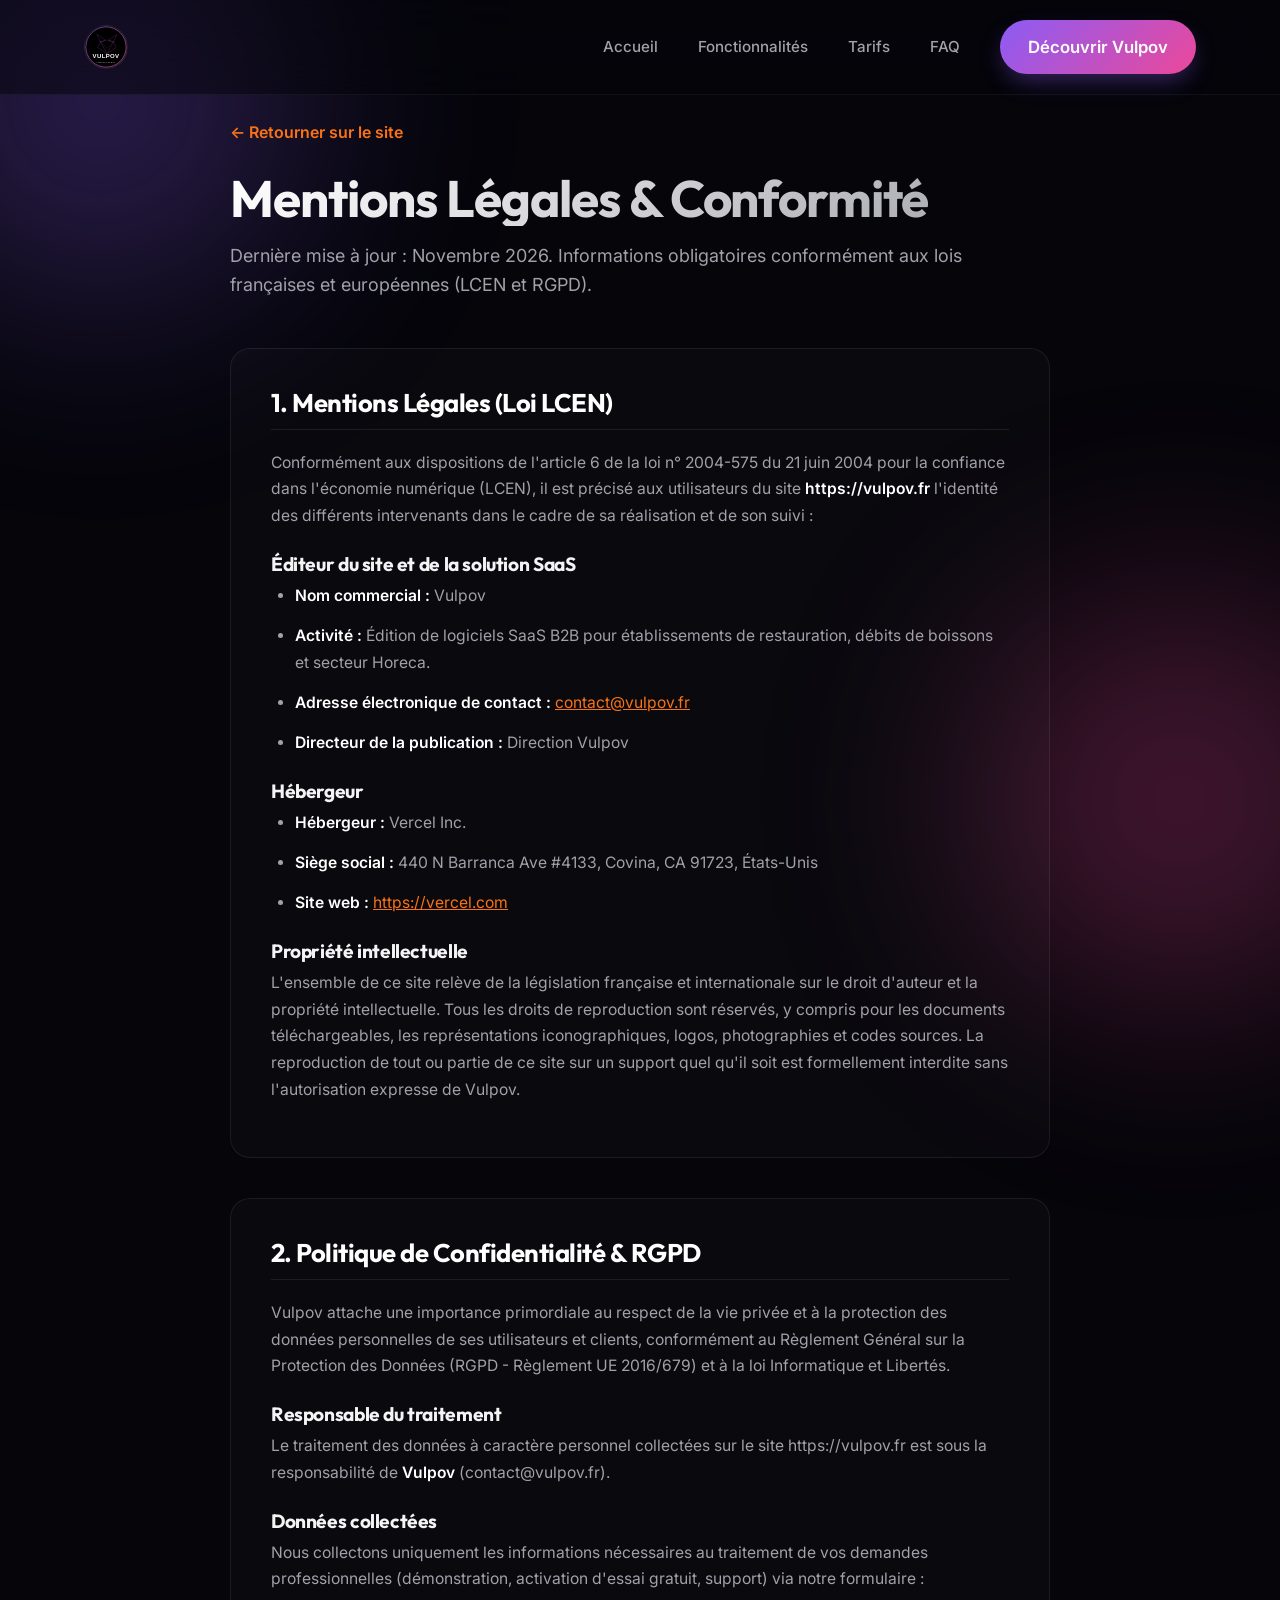
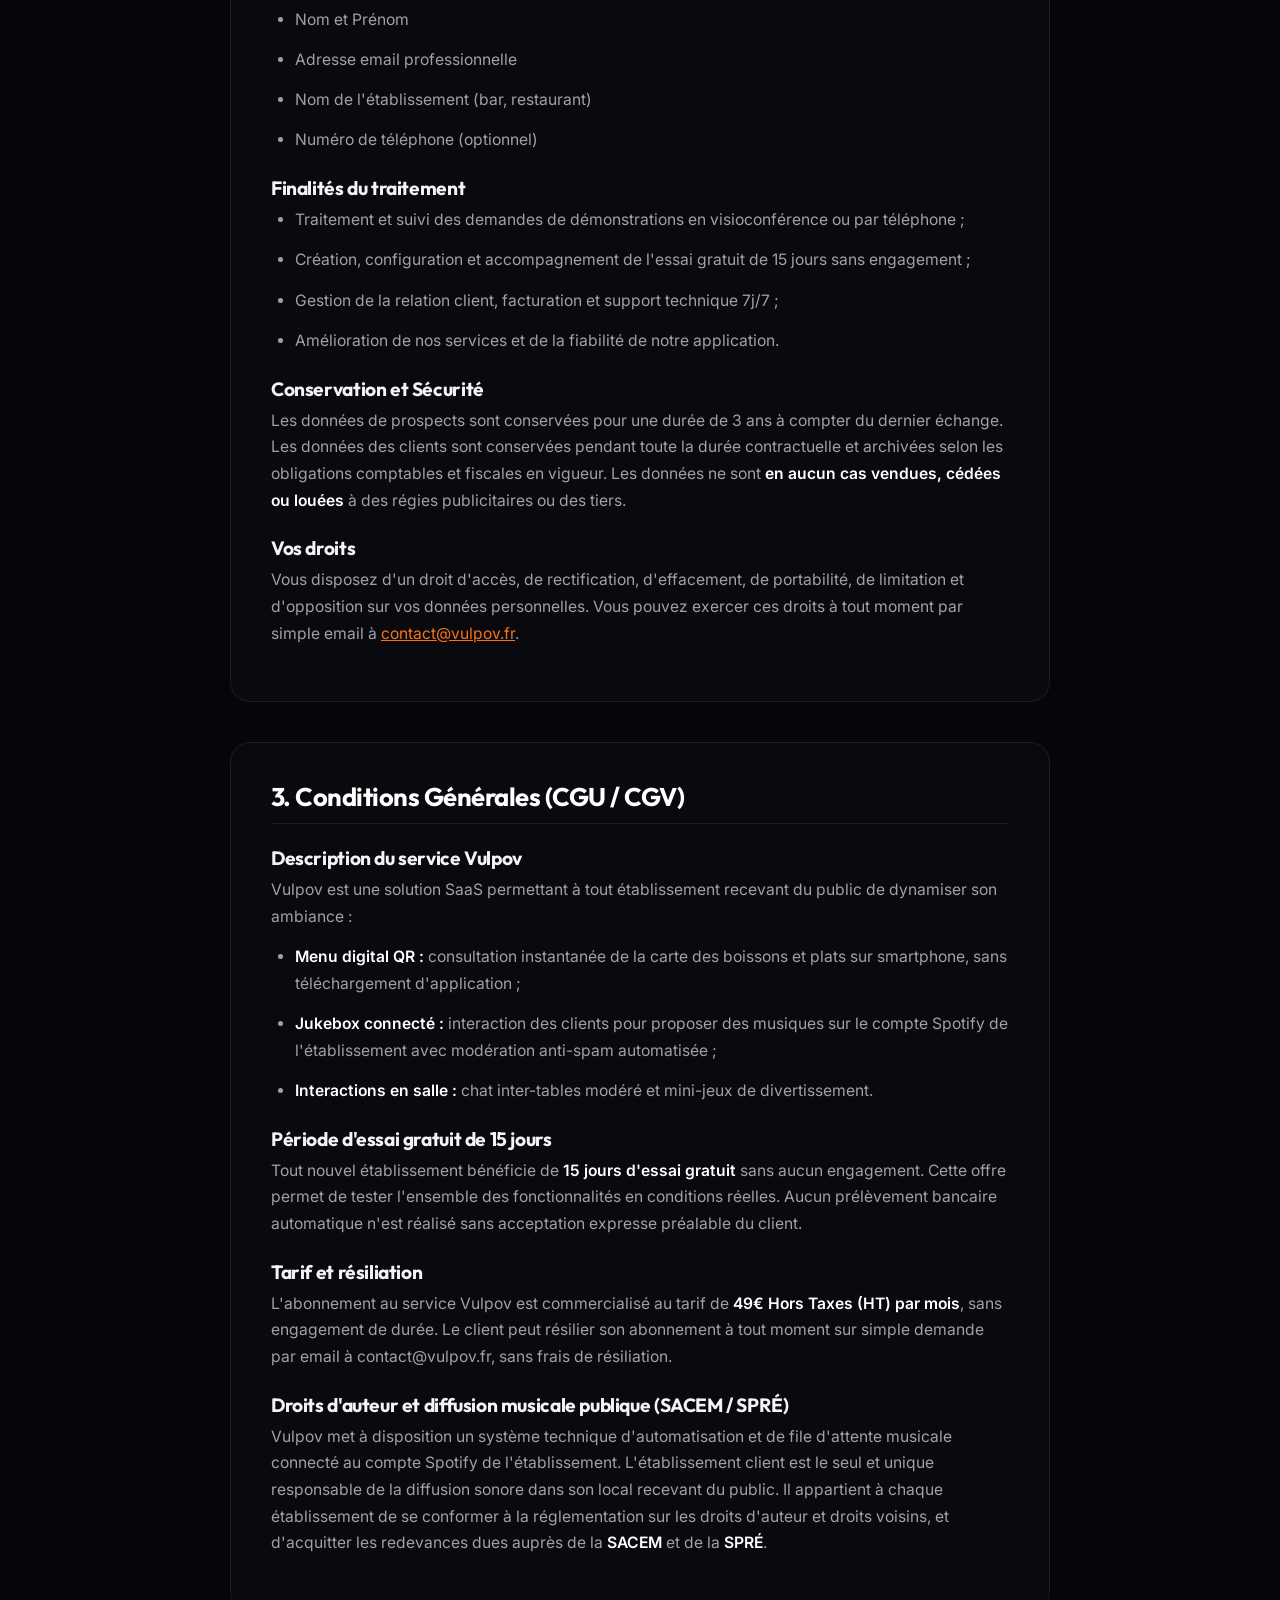
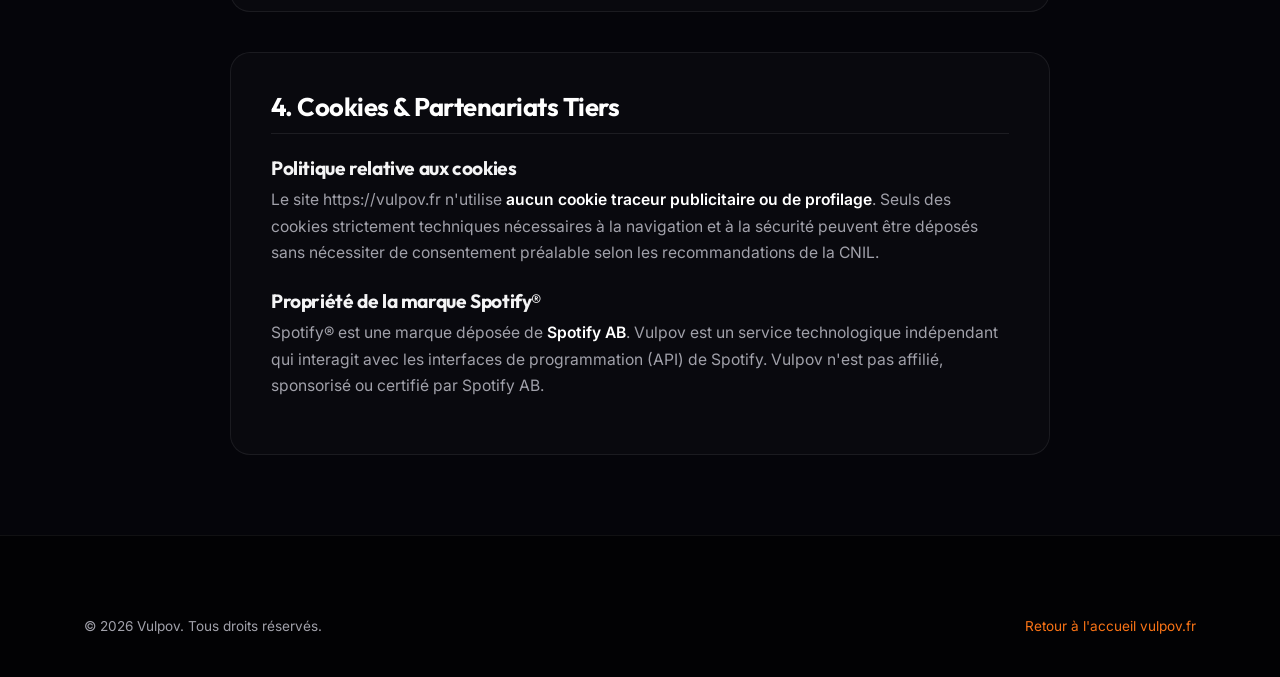
==== mentions-legales.html @ 85dd924f "Add complete legal footer, notices, RGPD, CGU/CGV and legal modal" ====
<!DOCTYPE html>
<html lang="fr">
<head>
    <meta charset="UTF-8">
    <meta name="viewport" content="width=device-width, initial-scale=1.0">
    <meta name="robots" content="index, follow">
    <title>Mentions Légales, Confidentialité (RGPD) & CGU — Vulpov</title>
    <meta name="description" content="Mentions légales, politique de confidentialité, RGPD et conditions générales du service Vulpov, logiciel SaaS d'animation et jukebox pour bars.">
    <link rel="canonical" href="https://www.vulpov.fr/mentions-legales.html">

    <!-- Favicon -->
    <link rel="icon" type="image/svg+xml" href="favicon.svg">
    <link rel="icon" type="image/png" sizes="32x32" href="favicon.png">
    <link rel="icon" type="image/png" sizes="16x16" href="favicon.png">
    <link rel="apple-touch-icon" sizes="180x180" href="apple-touch-icon.png">

    <link rel="stylesheet" href="style.css?v=21">
    <link rel="preconnect" href="https://fonts.googleapis.com">
    <link rel="preconnect" href="https://fonts.gstatic.com" crossorigin>
    <link href="https://fonts.googleapis.com/css2?family=Inter:wght@400;500;600&family=Outfit:wght@500;600;700;800&display=swap" rel="stylesheet">
    <style>
        .legal-page-container {
            max-width: 860px;
            margin: 120px auto 80px;
            padding: 0 20px;
        }
        .legal-page-header {
            margin-bottom: 3rem;
            text-align: left;
        }
        .legal-page-header h1 {
            text-align: left;
            font-size: clamp(2.2rem, 4vw, 3.2rem);
            margin-bottom: 1rem;
        }
        .legal-card {
            background: rgba(255, 255, 255, 0.02);
            border: 1px solid rgba(255, 255, 255, 0.07);
            border-radius: 20px;
            padding: 2.5rem;
            margin-bottom: 2.5rem;
            line-height: 1.7;
        }
        .legal-card h2 {
            text-align: left;
            font-size: 1.6rem;
            margin-bottom: 1.25rem;
            color: #fff;
            border-bottom: 1px solid rgba(255, 255, 255, 0.08);
            padding-bottom: 0.75rem;
        }
        .legal-card h3 {
            font-size: 1.2rem;
            margin: 1.5rem 0 0.5rem;
            color: #f4f4f5;
        }
        .legal-card p, .legal-card li {
            color: #a1a1aa;
            font-size: 0.98rem;
            margin-bottom: 0.85rem;
        }
        .legal-card ul {
            padding-left: 1.5rem;
            margin-bottom: 1rem;
        }
        .legal-card strong {
            color: #fff;
        }
        .legal-card a {
            color: var(--accent);
            text-decoration: underline;
        }
        .back-home-link {
            display: inline-flex;
            align-items: center;
            gap: 0.5rem;
            color: var(--accent);
            text-decoration: none;
            font-weight: 600;
            margin-bottom: 1.5rem;
        }
        .back-home-link:hover {
            text-decoration: underline;
        }
    </style>
</head>
<body>
    <header class="navbar scrolled">
        <div class="container">
            <a href="/" class="logo">
                <div class="logo-image circular">
                    <img src="logo.svg" alt="Vulpov - Retour à l'accueil">
                </div>
            </a>
            <nav class="nav-links">
                <a href="/">Accueil</a>
                <a href="/#features">Fonctionnalités</a>
                <a href="/#pricing">Tarifs</a>
                <a href="/#faq">FAQ</a>
                <a href="/" class="btn btn-primary">Découvrir Vulpov</a>
            </nav>
        </div>
    </header>

    <main class="legal-page-container">
        <a href="/" class="back-home-link">← Retourner sur le site</a>
        <div class="legal-page-header">
            <h1>Mentions Légales & Conformité</h1>
            <p>Dernière mise à jour : Novembre 2026. Informations obligatoires conformément aux lois françaises et européennes (LCEN et RGPD).</p>
        </div>

        <!-- Section 1 : Mentions Légales LCEN -->
        <section id="mentions" class="legal-card">
            <h2>1. Mentions Légales (Loi LCEN)</h2>
            <p>Conformément aux dispositions de l'article 6 de la loi n° 2004-575 du 21 juin 2004 pour la confiance dans l'économie numérique (LCEN), il est précisé aux utilisateurs du site <strong>https://vulpov.fr</strong> l'identité des différents intervenants dans le cadre de sa réalisation et de son suivi :</p>
            
            <h3>Éditeur du site et de la solution SaaS</h3>
            <ul>
                <li><strong>Nom commercial :</strong> Vulpov</li>
                <li><strong>Activité :</strong> Édition de logiciels SaaS B2B pour établissements de restauration, débits de boissons et secteur Horeca.</li>
                <li><strong>Adresse électronique de contact :</strong> <a href="mailto:contact@vulpov.fr">contact@vulpov.fr</a></li>
                <li><strong>Directeur de la publication :</strong> Direction Vulpov</li>
            </ul>

            <h3>Hébergeur</h3>
            <ul>
                <li><strong>Hébergeur :</strong> Vercel Inc.</li>
                <li><strong>Siège social :</strong> 440 N Barranca Ave #4133, Covina, CA 91723, États-Unis</li>
                <li><strong>Site web :</strong> <a href="https://vercel.com" target="_blank" rel="noopener">https://vercel.com</a></li>
            </ul>

            <h3>Propriété intellectuelle</h3>
            <p>L'ensemble de ce site relève de la législation française et internationale sur le droit d'auteur et la propriété intellectuelle. Tous les droits de reproduction sont réservés, y compris pour les documents téléchargeables, les représentations iconographiques, logos, photographies et codes sources. La reproduction de tout ou partie de ce site sur un support quel qu'il soit est formellement interdite sans l'autorisation expresse de Vulpov.</p>
        </section>

        <!-- Section 2 : Protection des Données Personnelles RGPD -->
        <section id="rgpd" class="legal-card">
            <h2>2. Politique de Confidentialité & RGPD</h2>
            <p>Vulpov attache une importance primordiale au respect de la vie privée et à la protection des données personnelles de ses utilisateurs et clients, conformément au Règlement Général sur la Protection des Données (RGPD - Règlement UE 2016/679) et à la loi Informatique et Libertés.</p>

            <h3>Responsable du traitement</h3>
            <p>Le traitement des données à caractère personnel collectées sur le site https://vulpov.fr est sous la responsabilité de <strong>Vulpov</strong> (contact@vulpov.fr).</p>

            <h3>Données collectées</h3>
            <p>Nous collectons uniquement les informations nécessaires au traitement de vos demandes professionnelles (démonstration, activation d'essai gratuit, support) via notre formulaire :</p>
            <ul>
                <li>Nom et Prénom</li>
                <li>Adresse email professionnelle</li>
                <li>Nom de l'établissement (bar, restaurant)</li>
                <li>Numéro de téléphone (optionnel)</li>
            </ul>

            <h3>Finalités du traitement</h3>
            <ul>
                <li>Traitement et suivi des demandes de démonstrations en visioconférence ou par téléphone ;</li>
                <li>Création, configuration et accompagnement de l'essai gratuit de 15 jours sans engagement ;</li>
                <li>Gestion de la relation client, facturation et support technique 7j/7 ;</li>
                <li>Amélioration de nos services et de la fiabilité de notre application.</li>
            </ul>

            <h3>Conservation et Sécurité</h3>
            <p>Les données de prospects sont conservées pour une durée de 3 ans à compter du dernier échange. Les données des clients sont conservées pendant toute la durée contractuelle et archivées selon les obligations comptables et fiscales en vigueur. Les données ne sont <strong>en aucun cas vendues, cédées ou louées</strong> à des régies publicitaires ou des tiers.</p>

            <h3>Vos droits</h3>
            <p>Vous disposez d'un droit d'accès, de rectification, d'effacement, de portabilité, de limitation et d'opposition sur vos données personnelles. Vous pouvez exercer ces droits à tout moment par simple email à <a href="mailto:contact@vulpov.fr">contact@vulpov.fr</a>.</p>
        </section>

        <!-- Section 3 : CGU / CGV -->
        <section id="cgu" class="legal-card">
            <h2>3. Conditions Générales (CGU / CGV)</h2>
            
            <h3>Description du service Vulpov</h3>
            <p>Vulpov est une solution SaaS permettant à tout établissement recevant du public de dynamiser son ambiance :</p>
            <ul>
                <li><strong>Menu digital QR :</strong> consultation instantanée de la carte des boissons et plats sur smartphone, sans téléchargement d'application ;</li>
                <li><strong>Jukebox connecté :</strong> interaction des clients pour proposer des musiques sur le compte Spotify de l'établissement avec modération anti-spam automatisée ;</li>
                <li><strong>Interactions en salle :</strong> chat inter-tables modéré et mini-jeux de divertissement.</li>
            </ul>

            <h3>Période d'essai gratuit de 15 jours</h3>
            <p>Tout nouvel établissement bénéficie de <strong>15 jours d'essai gratuit</strong> sans aucun engagement. Cette offre permet de tester l'ensemble des fonctionnalités en conditions réelles. Aucun prélèvement bancaire automatique n'est réalisé sans acceptation expresse préalable du client.</p>

            <h3>Tarif et résiliation</h3>
            <p>L'abonnement au service Vulpov est commercialisé au tarif de <strong>49€ Hors Taxes (HT) par mois</strong>, sans engagement de durée. Le client peut résilier son abonnement à tout moment sur simple demande par email à contact@vulpov.fr, sans frais de résiliation.</p>

            <h3>Droits d'auteur et diffusion musicale publique (SACEM / SPRÉ)</h3>
            <p>Vulpov met à disposition un système technique d'automatisation et de file d'attente musicale connecté au compte Spotify de l'établissement. L'établissement client est le seul et unique responsable de la diffusion sonore dans son local recevant du public. Il appartient à chaque établissement de se conformer à la réglementation sur les droits d'auteur et droits voisins, et d'acquitter les redevances dues auprès de la <strong>SACEM</strong> et de la <strong>SPRÉ</strong>.</p>
        </section>

        <!-- Section 4 : Cookies et Marques -->
        <section id="cookies" class="legal-card">
            <h2>4. Cookies & Partenariats Tiers</h2>

            <h3>Politique relative aux cookies</h3>
            <p>Le site https://vulpov.fr n'utilise <strong>aucun cookie traceur publicitaire ou de profilage</strong>. Seuls des cookies strictement techniques nécessaires à la navigation et à la sécurité peuvent être déposés sans nécessiter de consentement préalable selon les recommandations de la CNIL.</p>

            <h3>Propriété de la marque Spotify®</h3>
            <p>Spotify® est une marque déposée de <strong>Spotify AB</strong>. Vulpov est un service technologique indépendant qui interagit avec les interfaces de programmation (API) de Spotify. Vulpov n'est pas affilié, sponsorisé ou certifié par Spotify AB.</p>
        </section>
    </main>

    <footer class="footer">
        <div class="container">
            <div class="footer-bottom" style="border: none; padding-top: 0;">
                <p>&copy; 2026 Vulpov. Tous droits réservés.</p>
                <p><a href="/" style="color: var(--accent); text-decoration: none;">Retour à l'accueil vulpov.fr</a></p>
            </div>
        </div>
    </footer>
</body>
</html>
---- style.css ----
:root {
    --primary: #8B5CF6; /* Violet */
    --secondary: #EC4899; /* Pink */
    --accent: #F97316; /* Orange */
    --bg-dark: #05050A; /* Very deep blue/black */
    --text-primary: #FFFFFF;
    --text-secondary: #A1A1AA;
    --glass-bg: rgba(25, 25, 35, 0.4);
    --glass-border: rgba(255, 255, 255, 0.08);
    --glass-blur: blur(16px);
    --font-heading: 'Outfit', sans-serif;
    --font-body: 'Inter', sans-serif;
}

* { margin: 0; padding: 0; box-sizing: border-box; }
html { scroll-behavior: smooth; }

/* Animated Mesh Background */
body {
    background-color: var(--bg-dark);
    color: var(--text-primary);
    font-family: var(--font-body);
    line-height: 1.6;
    overflow-x: hidden;
    -webkit-font-smoothing: antialiased;
    position: relative;
}

/* Moving Aura Effect */
body::before, body::after {
    content: '';
    position: fixed;
    width: 600px;
    height: 600px;
    border-radius: 50%;
    z-index: -1;
    filter: blur(100px);
    opacity: 0.4;
    animation: float 20s infinite ease-in-out alternate;
}
body::before {
    background: radial-gradient(circle, var(--primary) 0%, transparent 70%);
    top: -200px; left: -200px;
}
body::after {
    background: radial-gradient(circle, var(--secondary) 0%, transparent 70%);
    bottom: -200px; right: -200px;
    animation-delay: -10s;
}

@keyframes float {
    0% { transform: translate(0, 0) scale(1); }
    50% { transform: translate(100px, 50px) scale(1.2); }
    100% { transform: translate(-50px, 100px) scale(0.9); }
}

.container {
    width: 90%;
    max-width: 1200px;
    margin: 0 auto;
    padding: 0 20px;
    position: relative;
    z-index: 1;
}

/* Typography */
h1, h2, h3, h4 { font-family: var(--font-heading); font-weight: 700; line-height: 1.1; letter-spacing: -0.02em; }
h1 { 
    font-size: clamp(3rem, 6vw, 4.5rem); 
    margin-bottom: 1.5rem; 
    color: #fff;
    background: linear-gradient(135deg, #FFF 0%, #A1A1AA 100%);
    -webkit-background-clip: text;
    -webkit-text-fill-color: transparent;
    text-align: center;
}
h2 { font-size: clamp(2.5rem, 5vw, 3.5rem); margin-bottom: 1.5rem; text-align: center; }
h3 { font-size: 1.5rem; margin-bottom: 0.5rem; color: #fff; }
p { color: var(--text-secondary); font-size: 1.125rem; margin-bottom: 1.5rem; }

strong { color: #fff; font-weight: 600; }
em { color: var(--text-secondary); font-style: italic; }

/* Buttons */
.btn {
    display: inline-flex; align-items: center; justify-content: center;
    padding: 0.85rem 1.75rem; border-radius: 99px;
    font-weight: 600; text-decoration: none;
    transition: all 0.3s cubic-bezier(0.4, 0, 0.2, 1);
    cursor: pointer; font-family: var(--font-body); font-size: 1.05rem;
    border: none; position: relative; overflow: hidden;
}
.btn-primary {
    background: linear-gradient(135deg, var(--primary), var(--secondary));
    color: white;
    box-shadow: 0 10px 25px -5px rgba(139, 92, 246, 0.4);
}
.btn-primary::after {
    content: ''; position: absolute; top: 0; left: 0; right: 0; bottom: 0;
    background: linear-gradient(135deg, rgba(255,255,255,0.2), transparent);
    opacity: 0; transition: opacity 0.3s;
}
.btn-primary:hover { transform: translateY(-3px); box-shadow: 0 15px 35px -5px rgba(236, 72, 153, 0.5); }
.btn-primary:hover::after { opacity: 1; }

.btn-secondary {
    background: var(--glass-bg);
    backdrop-filter: var(--glass-blur);
    border: 1px solid var(--glass-border);
    color: white;
}
.btn-secondary:hover { background: rgba(255,255,255,0.1); border-color: rgba(255,255,255,0.2); }
.btn-lg { padding: 1.1rem 2.5rem; font-size: 1.15rem; }
.btn-xl { padding: 1.25rem 3rem; font-size: 1.25rem; width: 100%; max-width: 350px; }

/* Navbar */
.navbar {
    position: fixed; top: 0; left: 0; right: 0; z-index: 1000;
    padding: 1.25rem 0;
    background: rgba(5, 5, 10, 0.5);
    backdrop-filter: blur(20px);
    border-bottom: 1px solid rgba(255,255,255,0.05);
    transition: all 0.3s;
}
.navbar .container { display: flex; justify-content: space-between; align-items: center; }
.logo {
    display: flex; align-items: center; gap: 0.75rem;
    font-family: var(--font-heading); font-weight: 800; font-size: 1.5rem;
    color: white; text-decoration: none; letter-spacing: -0.02em;
}
.logo-image {
    width: 44px; height: 44px; border-radius: 50%; overflow: hidden;
    display: flex; align-items: center; justify-content: center;
    background: linear-gradient(135deg, var(--bg-dark), #1A1A24);
    border: 1px solid var(--glass-border);
}
.logo-image img { width: 100%; height: 100%; object-fit: contain; }
.nav-links { display: flex; align-items: center; gap: 2.5rem; }
.nav-links a:not(.btn) {
    color: var(--text-secondary); text-decoration: none;
    font-size: 0.95rem; font-weight: 500; transition: color 0.2s;
}
.nav-links a:not(.btn):hover { color: white; }

/* Hero Section */
.hero {
    padding: 11rem 0 6rem;
    position: relative;
}
.hero-wrapper {
    display: flex; flex-direction: column; align-items: center; gap: 4rem;
}
.hero-content { text-align: center; max-width: 900px; margin: 0 auto; position: relative; z-index: 2; display: flex; flex-direction: column; align-items: center; }
.hero-actions {
    display: flex; flex-direction: column; align-items: center; gap: 1rem;
    margin-top: 2.5rem;
}
.urgency-text { font-size: 0.9rem !important; color: var(--text-secondary) !important; margin: 0; }

/* Trust Banner */
.trust-banner {
    display: flex; flex-wrap: wrap; gap: 1.5rem; justify-content: center;
    margin-top: 3rem; padding-top: 2rem;
    border-top: 1px solid rgba(255,255,255,0.05);
}
.trust-item {
    display: flex; align-items: center; gap: 0.5rem;
    font-size: 0.9rem; font-weight: 500; color: var(--text-secondary);
}
.trust-icon { color: var(--primary); font-size: 1.1rem; }

/* Device Mockups (Glassmorphism & Depth) */
.hero-product-visuals {
    position: relative; width: 100%; height: 550px;
    display: flex; justify-content: center; align-items: center;
    perspective: 1000px;
}
.device-mockup {
    background: rgba(20, 20, 30, 0.7);
    backdrop-filter: blur(24px);
    border: 1px solid rgba(255,255,255,0.1);
    box-shadow: 0 30px 60px rgba(0,0,0,0.5), inset 0 1px 0 rgba(255,255,255,0.2);
    position: absolute;
    transform-style: preserve-3d;
}
.phone {
    width: 270px; height: 560px; z-index: 3; right: 0; top: 0;
    border-radius: 36px; padding: 10px;
    transform: rotateY(-15deg) rotateX(5deg) translateY(20px);
    transition: transform 0.5s ease;
}
.phone:hover { transform: rotateY(0deg) rotateX(0deg) translateY(0px) scale(1.05); }
.tablet {
    width: 500px; height: 340px; z-index: 1; left: -20px; top: 60px;
    border-radius: 20px; padding: 12px;
    transform: rotateY(15deg) rotateX(5deg);
}
.device-screen {
    width: 100%; height: 100%;
    background: #000;
    border-radius: 26px; overflow: hidden;
    display: flex; flex-direction: column;
}
.tablet .device-screen { border-radius: 12px; }

/* Internal UI Mockup */
.app-header, .dash-header {
    padding: 1.25rem; border-bottom: 1px solid rgba(255,255,255,0.05);
    font-family: var(--font-heading); font-weight: 600; font-size: 0.9rem;
    background: rgba(255,255,255,0.02);
    display: flex; justify-content: space-between; align-items: center;
}
.app-body, .dash-body {
    padding: 1.25rem; flex: 1; background: #0A0A0E;
}
.menu-item {
    background: rgba(255,255,255,0.03);
    border: 1px solid rgba(255,255,255,0.05);
    border-radius: 12px;
    padding: 1rem; margin-bottom: 1rem;
    display: flex; justify-content: space-between; align-items: center;
}
.item-title { font-size: 0.9rem; font-weight: 500; }
.item-price { font-family: var(--font-heading); color: var(--primary); font-size: 0.9rem; }
.app-footer {
    padding: 1rem; border-top: 1px solid rgba(255,255,255,0.05);
    display: flex; justify-content: space-around;
    background: rgba(255,255,255,0.02);
}
.app-footer-icon { text-align: center; font-size: 0.7rem; font-weight: 600; letter-spacing: 0.05em; color: var(--text-secondary); }
.app-footer-icon.active { color: var(--primary); }

/* Features - Glass Bento */
.features { padding: 8rem 0; position: relative; z-index: 2; }
.section-header { text-align: center; margin-bottom: 4rem; }
.section-header p { margin: 0 auto; max-width: 600px; }
.features-grid {
    display: grid; grid-template-columns: repeat(12, 1fr); gap: 1.5rem;
}
.feature-card {
    background: var(--glass-bg);
    backdrop-filter: var(--glass-blur);
    border: 1px solid var(--glass-border);
    border-radius: 24px;
    padding: 2.5rem;
    transition: all 0.4s cubic-bezier(0.16, 1, 0.3, 1);
    grid-column: span 12;
    display: flex; flex-direction: column;
    box-shadow: 0 10px 30px rgba(0,0,0,0.2);
}
@media (min-width: 768px) {
    .feature-card:nth-child(1) { grid-column: span 7; }
    .feature-card:nth-child(2) { grid-column: span 5; }
    .feature-card:nth-child(3), .feature-card:nth-child(4), .feature-card:nth-child(5) { grid-column: span 4; }
    .feature-card:nth-child(6) { grid-column: span 12; }
}
.feature-card:hover {
    transform: translateY(-5px);
    border-color: rgba(139, 92, 246, 0.5);
    box-shadow: 0 10px 30px rgba(139, 92, 246, 0.25);
    background: rgba(30, 30, 45, 0.7);
}
.feature-card .icon {
    font-size: 1.5rem; margin-bottom: 1.5rem; color: var(--text-primary);
    width: 48px; height: 48px; display: flex; align-items: center; justify-content: center;
    border-radius: 12px;
    background: linear-gradient(135deg, rgba(139,92,246,0.2), rgba(236,72,153,0.2));
    border: 1px solid rgba(255,255,255,0.1);
    font-family: var(--font-heading); font-weight: 700;
}
.feature-card h3 { font-size: 1.4rem; margin-bottom: 0.75rem; }
.feature-card p { font-size: 1rem; margin-bottom: 0; line-height: 1.5; }

/* Pricing */
.pricing { padding: 8rem 0; position: relative; z-index: 2; }
.pricing-wrapper {
    display: grid; grid-template-columns: 1fr; gap: 4rem; align-items: center;
    max-width: 1000px; margin: 0 auto;
}
@media (min-width: 1024px) { .pricing-wrapper { grid-template-columns: 1fr 1fr; } }
.pricing-content h2 { text-align: left; }
.pricing-card {
    background: linear-gradient(180deg, rgba(30,30,45,0.6) 0%, rgba(15,15,20,0.8) 100%);
    backdrop-filter: var(--glass-blur);
    border: 1px solid var(--glass-border);
    padding: 3.5rem; border-radius: 32px;
    box-shadow: 0 10px 30px rgba(0,0,0,0.2);
    position: relative; overflow: hidden;
    max-width: 625px;
    margin: 0 auto;
    transition: all 0.3s ease;
}
.pricing-card:hover {
    box-shadow: 0 15px 45px rgba(249, 115, 22, 0.2);
    transform: translateY(-5px);
    border-color: rgba(249, 115, 22, 0.3);
}
.pricing-card::before {
    content: ''; position: absolute; top: 0; left: 0; right: 0; height: 2px;
    background: linear-gradient(90deg, var(--primary), var(--secondary));
}
.badge {
    display: inline-flex;
    align-items: center;
    background: rgba(249, 115, 22, 0.12);
    border: 1px solid rgba(249, 115, 22, 0.35);
    color: var(--accent);
    padding: 0.35rem 0.85rem;
    border-radius: 99px;
    font-size: 0.85rem;
    font-weight: 600;
    margin-bottom: 1.25rem;
    letter-spacing: 0.02em;
}
.pricing-header { margin-bottom: 2rem; padding-bottom: 2rem; border-bottom: 1px solid rgba(255,255,255,0.05); }
.pricing-header h2 { font-size: 3.2rem; margin-bottom: 0.5rem; text-align: left; color: white; }
.pricing-body ul { list-style: none; margin-bottom: 2.5rem; }
.pricing-body li { 
    padding: 0.85rem 0; font-size: 0.95rem; border-bottom: 1px solid rgba(255,255,255,0.05);
    color: var(--text-primary); display: flex; align-items: center; font-weight: 500;
}
.pricing-body li::before {
    content: '✦'; color: var(--secondary); margin-right: 1rem; font-size: 1.2rem;
}

/* FAQ */
.faq-section { padding: 8rem 0; position: relative; z-index: 2; }
.faq-list { max-width: 800px; margin: 0 auto; }
.faq-accordion {
    border-bottom: 1px solid rgba(255,255,255,0.05);
    background: rgba(255,255,255,0.02);
    border-radius: 16px; margin-bottom: 1rem;
    transition: background 0.3s;
}
.faq-accordion:hover { background: rgba(255,255,255,0.04); }
.faq-question {
    width: 100%; text-align: left; padding: 1.5rem 2rem;
    background: transparent; border: none; color: white;
    font-size: 1.2rem; font-family: var(--font-heading); font-weight: 500;
    cursor: pointer; display: flex; justify-content: space-between; align-items: center;
}
.faq-icon {
    width: 32px; height: 32px; border-radius: 50%;
    background: rgba(255,255,255,0.05);
    display: flex; align-items: center; justify-content: center;
    font-size: 1.2rem; transition: all 0.3s;
}
.faq-answer { max-height: 0; overflow: hidden; transition: max-height 0.4s ease; }
.faq-answer p { padding: 0 2rem 1.5rem; font-size: 1.05rem; margin: 0; }
.faq-accordion.active .faq-icon { background: var(--primary); transform: rotate(45deg); color: white; }
.faq-accordion.active .faq-answer { max-height: 400px; }

/* Footer */
.footer {
    padding: 5rem 0 2.5rem;
    border-top: 1px solid rgba(255,255,255,0.06);
    background: #020204;
    position: relative;
    z-index: 2;
}
.footer-grid {
    display: grid;
    grid-template-columns: 2fr 1fr 1.3fr 1.1fr;
    gap: 3rem;
    margin-bottom: 3.5rem;
}
@media (max-width: 992px) {
    .footer-grid {
        grid-template-columns: 1fr 1fr;
        gap: 2.5rem;
    }
}
@media (max-width: 576px) {
    .footer-grid {
        grid-template-columns: 1fr;
        gap: 2rem;
    }
}
.footer-brand .logo {
    font-size: 1.5rem;
    margin-bottom: 1rem;
    display: inline-block;
}
.footer-desc {
    color: var(--text-secondary);
    font-size: 0.95rem;
    line-height: 1.6;
    margin-bottom: 1.25rem;
    max-width: 340px;
}
.footer-badge {
    display: inline-flex;
    align-items: center;
    background: rgba(249, 115, 22, 0.1);
    border: 1px solid rgba(249, 115, 22, 0.3);
    color: var(--accent);
    padding: 0.35rem 0.85rem;
    border-radius: 99px;
    font-size: 0.8rem;
    font-weight: 600;
}
.footer-title {
    font-size: 0.95rem;
    font-family: var(--font-heading);
    color: white;
    margin-bottom: 1.25rem;
    letter-spacing: 0.03em;
    text-transform: uppercase;
}
.footer-nav {
    list-style: none;
    padding: 0;
    margin: 0;
    display: flex;
    flex-direction: column;
    gap: 0.75rem;
}
.footer-nav li {
    padding: 0;
    margin: 0;
    font-size: 0.9rem;
}
.footer-nav a {
    color: var(--text-secondary);
    text-decoration: none;
    transition: color 0.2s ease;
}
.footer-nav a:hover {
    color: white;
}
.footer-link-btn {
    background: none;
    border: none;
    padding: 0;
    color: var(--accent);
    font-family: inherit;
    font-size: 0.9rem;
    font-weight: 600;
    cursor: pointer;
    text-align: left;
    transition: opacity 0.2s ease;
}
.footer-link-btn:hover {
    opacity: 0.85;
    text-decoration: underline;
}
.footer-text {
    color: var(--text-secondary);
    font-size: 0.9rem;
}

/* Legal Mandatory Notice Box */
.footer-legal-notice {
    background: rgba(255, 255, 255, 0.02);
    border: 1px solid rgba(255, 255, 255, 0.05);
    border-radius: 16px;
    padding: 1.5rem 1.75rem;
    margin-bottom: 2.5rem;
    display: flex;
    flex-direction: column;
    gap: 0.85rem;
}
.footer-legal-item {
    font-size: 0.82rem;
    color: rgba(161, 161, 170, 0.8);
    line-height: 1.55;
}
.footer-legal-item strong {
    color: #e4e4e7;
    font-weight: 600;
}
.footer-legal-item a {
    color: var(--accent);
    text-decoration: underline;
}

.footer-bottom {
    border-top: 1px solid rgba(255,255,255,0.05);
    padding-top: 2rem;
    display: flex;
    justify-content: space-between;
    align-items: center;
    flex-wrap: wrap;
    gap: 1rem;
    color: var(--text-secondary);
    font-size: 0.85rem;
}
@media (max-width: 576px) {
    .footer-bottom {
        flex-direction: column;
        text-align: center;
    }
}
.footer-bottom p {
    margin: 0;
    font-size: 0.85rem;
}

/* Legal Modal */
.modal-content.legal-modal-content {
    max-width: 800px;
    padding: 2.25rem 2.5rem;
    max-height: 90vh;
}
.legal-modal-header {
    border-bottom: 1px solid rgba(255, 255, 255, 0.08);
    padding-bottom: 1rem;
    margin-bottom: 1.25rem;
}
.legal-modal-header h2 {
    font-size: 1.75rem;
    text-align: left;
    margin-bottom: 0.25rem;
}
.legal-modal-header p {
    font-size: 0.85rem;
    margin: 0;
    color: var(--text-muted);
}
.legal-tabs {
    display: flex;
    gap: 0.5rem;
    border-bottom: 1px solid rgba(255, 255, 255, 0.08);
    margin-bottom: 1.75rem;
    overflow-x: auto;
    padding-bottom: 0.5rem;
    scrollbar-width: thin;
}
.legal-tab-btn {
    background: transparent;
    border: 1px solid rgba(255, 255, 255, 0.1);
    color: var(--text-secondary);
    padding: 0.5rem 1rem;
    border-radius: 8px;
    cursor: pointer;
    font-family: inherit;
    font-size: 0.85rem;
    white-space: nowrap;
    transition: all 0.2s ease;
}
.legal-tab-btn:hover {
    color: white;
    background: rgba(255, 255, 255, 0.05);
}
.legal-tab-btn.active {
    background: rgba(249, 115, 22, 0.15);
    border-color: var(--accent);
    color: white;
    font-weight: 600;
}
.legal-tab-content {
    display: none;
    line-height: 1.7;
    font-size: 0.95rem;
}
.legal-tab-content.active {
    display: block;
}
.legal-tab-content h3 {
    font-size: 1.25rem;
    margin: 1.5rem 0 0.5rem;
    color: white;
}
.legal-tab-content h3:first-child {
    margin-top: 0;
}
.legal-tab-content p, .legal-tab-content li {
    color: #a1a1aa;
    font-size: 0.92rem;
    margin-bottom: 0.75rem;
}
.legal-tab-content ul {
    padding-left: 1.25rem;
    margin-bottom: 1rem;
}
.legal-tab-content strong {
    color: #f4f4f5;
}

/* Modal */
.modal { display: none; position: fixed; z-index: 2000; left: 0; top: 0; width: 100%; height: 100%; background-color: rgba(0,0,0, 0.8); backdrop-filter: blur(10px); opacity: 0; transition: opacity 0.3s; }
.modal.show { display: flex; align-items: center; justify-content: center; opacity: 1; }
.modal-content { background: #0A0A0F; border: 1px solid rgba(255,255,255,0.1); padding: 1.5rem 2rem; width: 90%; max-width: 500px; position: relative; border-radius: 20px; box-shadow: 0 25px 50px rgba(0,0,0,0.5); max-height: 95vh; overflow-y: auto; }
.close-modal { position: absolute; top: 1rem; right: 1.5rem; font-size: 2rem; color: var(--text-secondary); cursor: pointer; }
.close-modal:hover { color: white; }
.form-group { margin-bottom: 0.75rem; }
.form-group label { display: block; margin-bottom: 0.25rem; font-size: 0.8rem; color: var(--text-secondary); font-weight: 500; }
.form-group input { width: 100%; padding: 0.6rem; background: rgba(255,255,255,0.03); border: 1px solid rgba(255,255,255,0.1); border-radius: 12px; color: white; font-family: inherit; font-size: 1rem; transition: border-color 0.3s; }
.form-group input:focus { outline: none; border-color: var(--primary); background: rgba(255,255,255,0.05); }
.form-submit-wrapper { margin-top: 2rem; }
.form-message { margin-top: 1.5rem; padding: 1rem; border-radius: 12px; font-size: 0.9rem; }
.form-message.success { background: rgba(34, 197, 94, 0.1); color: #22C55E; border: 1px solid rgba(34, 197, 94, 0.2); }
.form-message.error { background: rgba(239, 68, 68, 0.1); color: #EF4444; border: 1px solid rgba(239, 68, 68, 0.2); }

/* Utility */
.reveal { opacity: 0; transform: translateY(30px); transition: all 0.8s cubic-bezier(0.16, 1, 0.3, 1); }
.reveal.visible { opacity: 1; transform: translateY(0); }

@media (max-width: 768px) {
    .hero-product-visuals { 
        display: flex;
        flex-direction: column;
        align-items: center;
        height: auto;
        gap: 3rem;
        perspective: none;
        margin-top: 3rem;
        margin-bottom: 2rem;
    }
    .device-mockup {
        position: relative;
        left: auto !important; right: auto !important; top: auto !important;
        transform: none !important;
    }
    .tablet {
        width: 100%;
        max-width: 500px;
        aspect-ratio: 500 / 340;
        height: auto;
        padding: 8px;
        margin: 0;
    }
    .phone {
        width: 260px;
        height: 540px;
        margin: 0;
    }
}
@media (max-width: 768px) {
    .mobile-menu-toggle { display: block; width: 24px; height: 20px; position: relative; background: transparent; border: none; cursor: pointer; }
    .mobile-menu-toggle span { display: block; width: 100%; height: 2px; background: white; position: absolute; transition: 0.3s; }
    .mobile-menu-toggle span:first-child { top: 4px; }
    .mobile-menu-toggle span:last-child { bottom: 4px; }
    .nav-links { display: none; }
}

.roi-card {
    background: rgba(255,255,255,0.02);
    border: 1px solid rgba(255,255,255,0.05);
    border-radius: 16px;
    padding: 2rem;
    transition: all 0.3s ease;
}
.roi-card:hover {
    transform: translateY(-5px);
    background: rgba(255,255,255,0.04);
    box-shadow: 0 10px 30px rgba(255,255,255,0.05);
    border-color: rgba(255,255,255,0.1);
}

/* Glow effect for cards */
.glow-card {
    position: relative;
    overflow: hidden;
}
.glow-card::before {
    content: '';
    position: absolute;
    top: var(--mouse-y, 50%);
    left: var(--mouse-x, 50%);
    width: 600px;
    height: 600px;
    background: radial-gradient(circle, rgba(255, 255, 255, 0.08) 0%, transparent 50%);
    transform: translate(-50%, -50%);
    transition: opacity 0.3s;
    opacity: 0;
    pointer-events: none;
    z-index: 0;
}
.glow-card:hover::before {
    opacity: 1;
}
.glow-card > * {
    position: relative;
    z-index: 1;
}

/* Make features glow purple and pricing glow orange */
.feature-card.glow-card::before {
    background: radial-gradient(circle, rgba(139, 92, 246, 0.15) 0%, transparent 50%);
}
.pricing-card.glow-card::before {
    background: radial-gradient(circle, rgba(249, 115, 22, 0.15) 0%, transparent 50%);
}
.roi-card.glow-card::before {
    background: radial-gradient(circle, rgba(255, 255, 255, 0.1) 0%, transparent 50%);
}
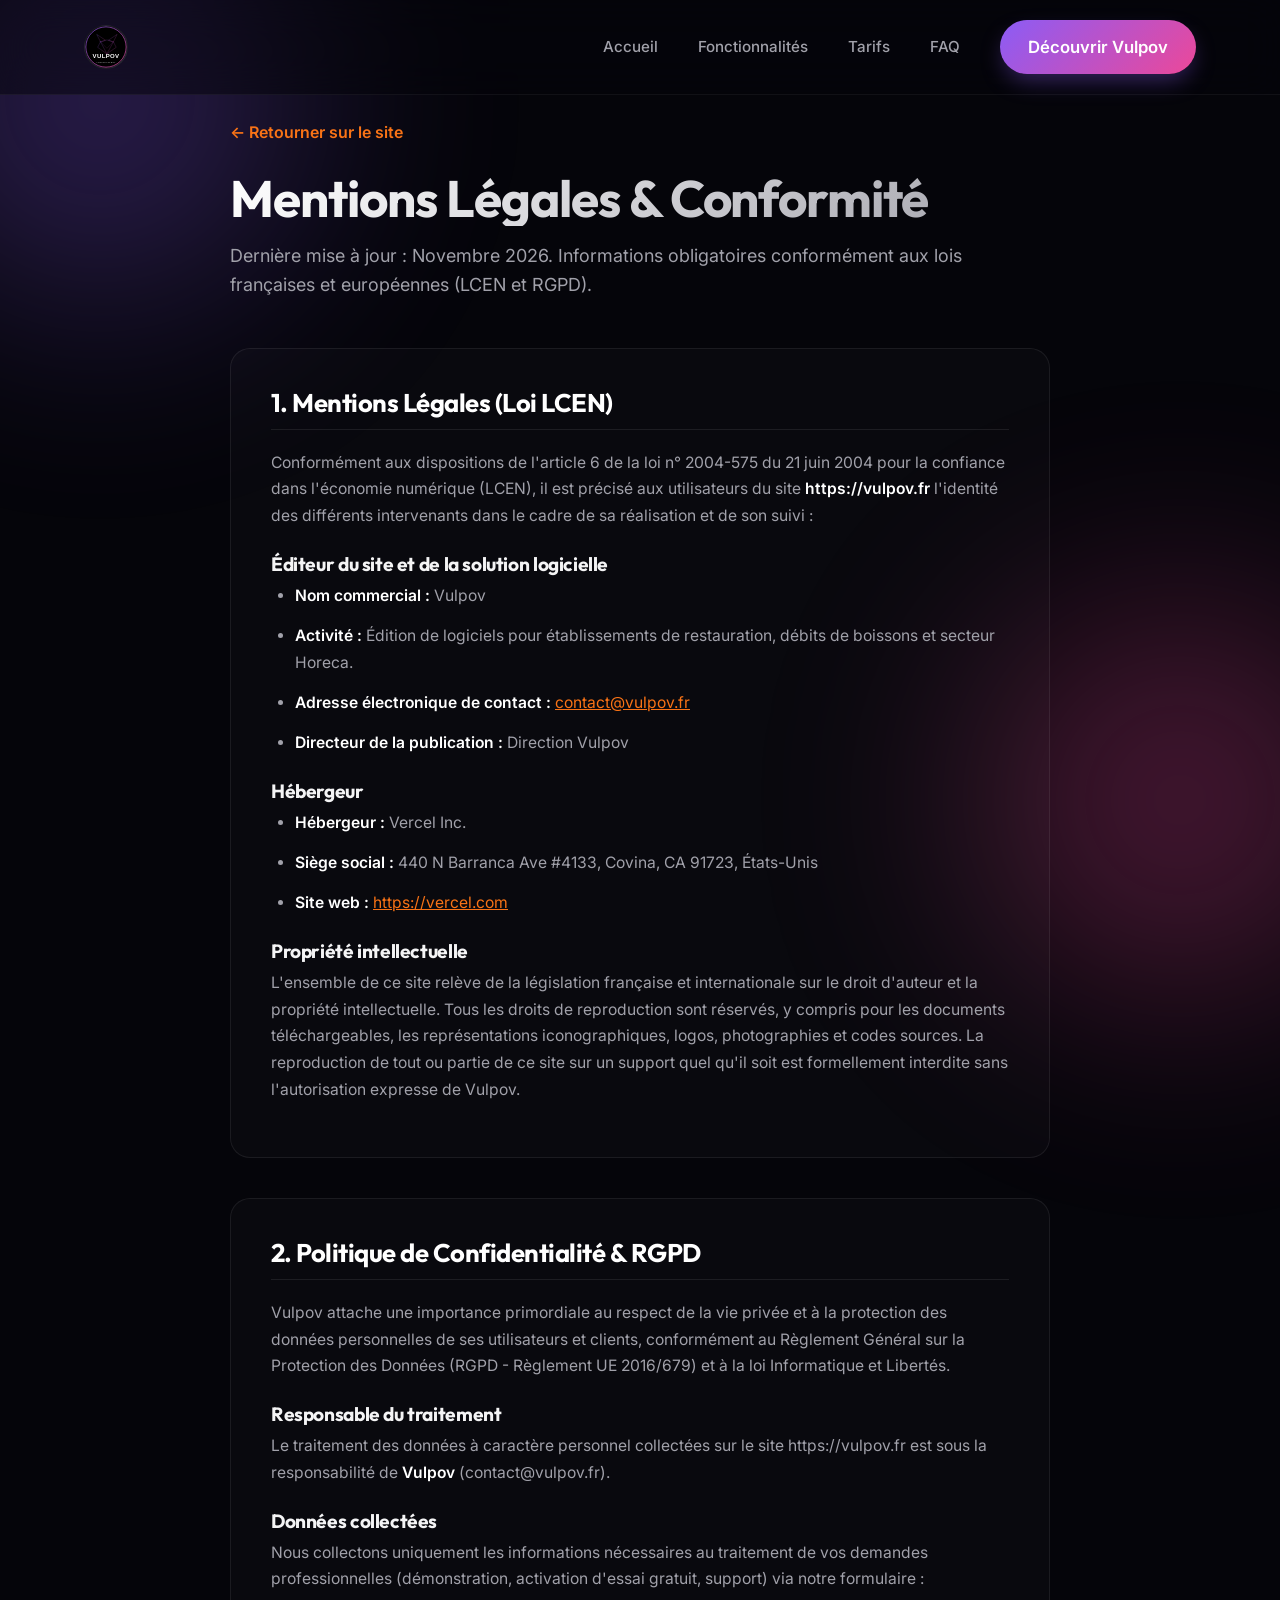
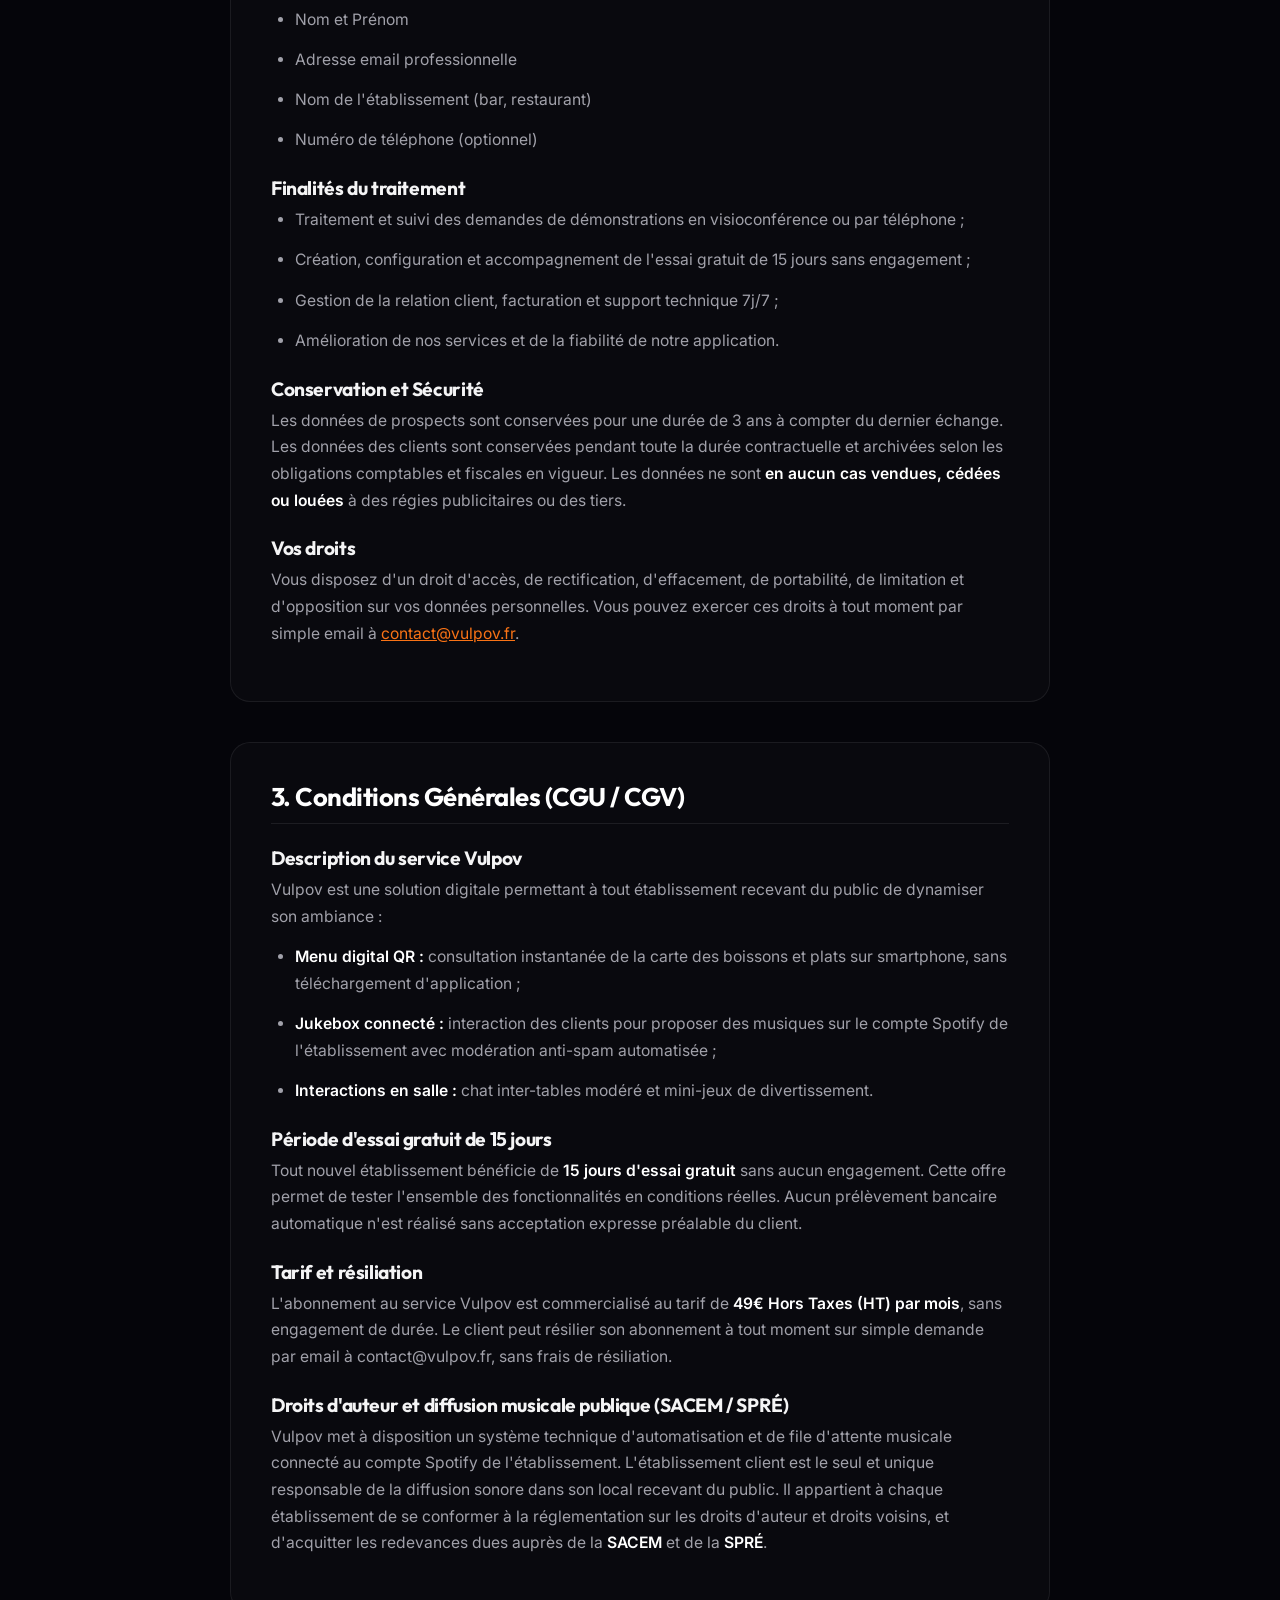
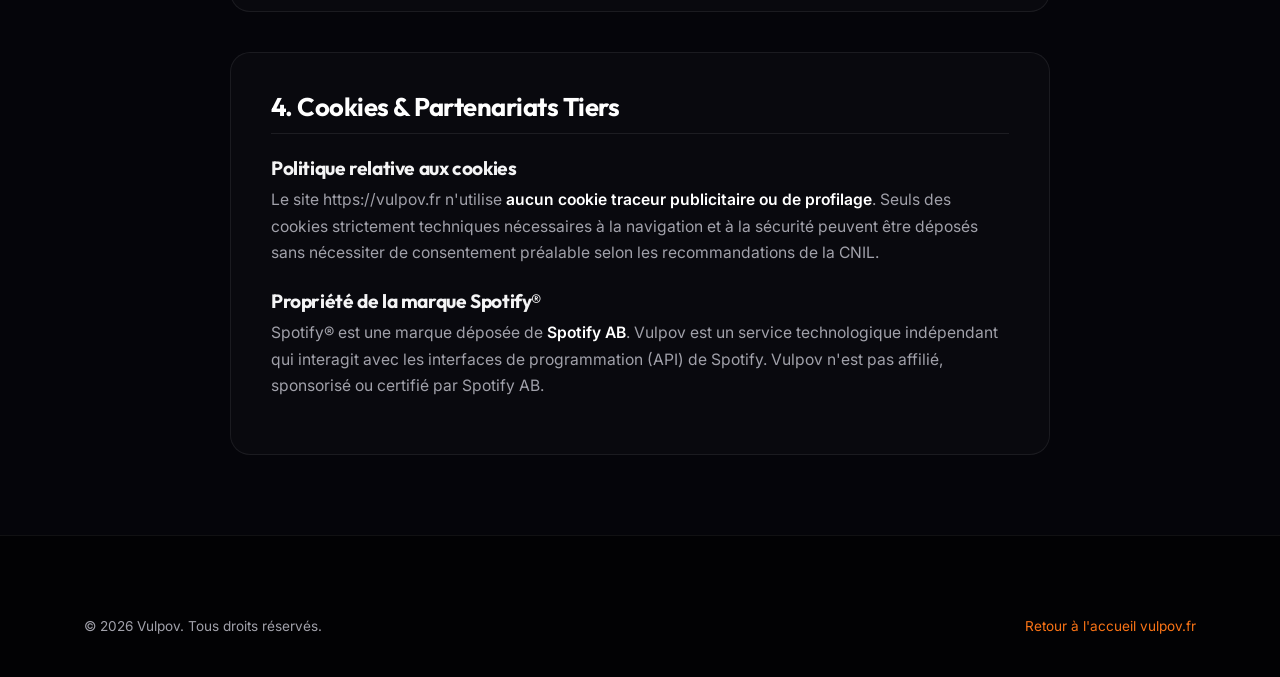
==== commit 0539072f: "Copywriting: Remove the word SaaS across the entire landing page, schema and legal notices" ====
--- a/mentions-legales.html
+++ b/mentions-legales.html
@@ -4,8 +4,8 @@
     <meta charset="UTF-8">
     <meta name="viewport" content="width=device-width, initial-scale=1.0">
     <meta name="robots" content="index, follow">
-    <title>Mentions Légales, Confidentialité (RGPD) & CGU — Vulpov</title>
-    <meta name="description" content="Mentions légales, politique de confidentialité, RGPD et conditions générales du service Vulpov, logiciel SaaS d'animation et jukebox pour bars.">
+    <title>Mentions Légales, Confidentialité (RGPD) & CGU - Vulpov</title>
+    <meta name="description" content="Mentions légales, politique de confidentialité, RGPD et conditions générales du service Vulpov, logiciel d'animation et jukebox pour bars.">
     <link rel="canonical" href="https://www.vulpov.fr/mentions-legales.html">
 
     <!-- Favicon -->
@@ -114,10 +114,10 @@
             <h2>1. Mentions Légales (Loi LCEN)</h2>
             <p>Conformément aux dispositions de l'article 6 de la loi n° 2004-575 du 21 juin 2004 pour la confiance dans l'économie numérique (LCEN), il est précisé aux utilisateurs du site <strong>https://vulpov.fr</strong> l'identité des différents intervenants dans le cadre de sa réalisation et de son suivi :</p>
             
-            <h3>Éditeur du site et de la solution SaaS</h3>
+            <h3>Éditeur du site et de la solution logicielle</h3>
             <ul>
                 <li><strong>Nom commercial :</strong> Vulpov</li>
-                <li><strong>Activité :</strong> Édition de logiciels SaaS B2B pour établissements de restauration, débits de boissons et secteur Horeca.</li>
+                <li><strong>Activité :</strong> Édition de logiciels pour établissements de restauration, débits de boissons et secteur Horeca.</li>
                 <li><strong>Adresse électronique de contact :</strong> <a href="mailto:contact@vulpov.fr">contact@vulpov.fr</a></li>
                 <li><strong>Directeur de la publication :</strong> Direction Vulpov</li>
             </ul>
@@ -170,7 +170,7 @@
             <h2>3. Conditions Générales (CGU / CGV)</h2>
             
             <h3>Description du service Vulpov</h3>
-            <p>Vulpov est une solution SaaS permettant à tout établissement recevant du public de dynamiser son ambiance :</p>
+            <p>Vulpov est une solution digitale permettant à tout établissement recevant du public de dynamiser son ambiance :</p>
             <ul>
                 <li><strong>Menu digital QR :</strong> consultation instantanée de la carte des boissons et plats sur smartphone, sans téléchargement d'application ;</li>
                 <li><strong>Jukebox connecté :</strong> interaction des clients pour proposer des musiques sur le compte Spotify de l'établissement avec modération anti-spam automatisée ;</li>
